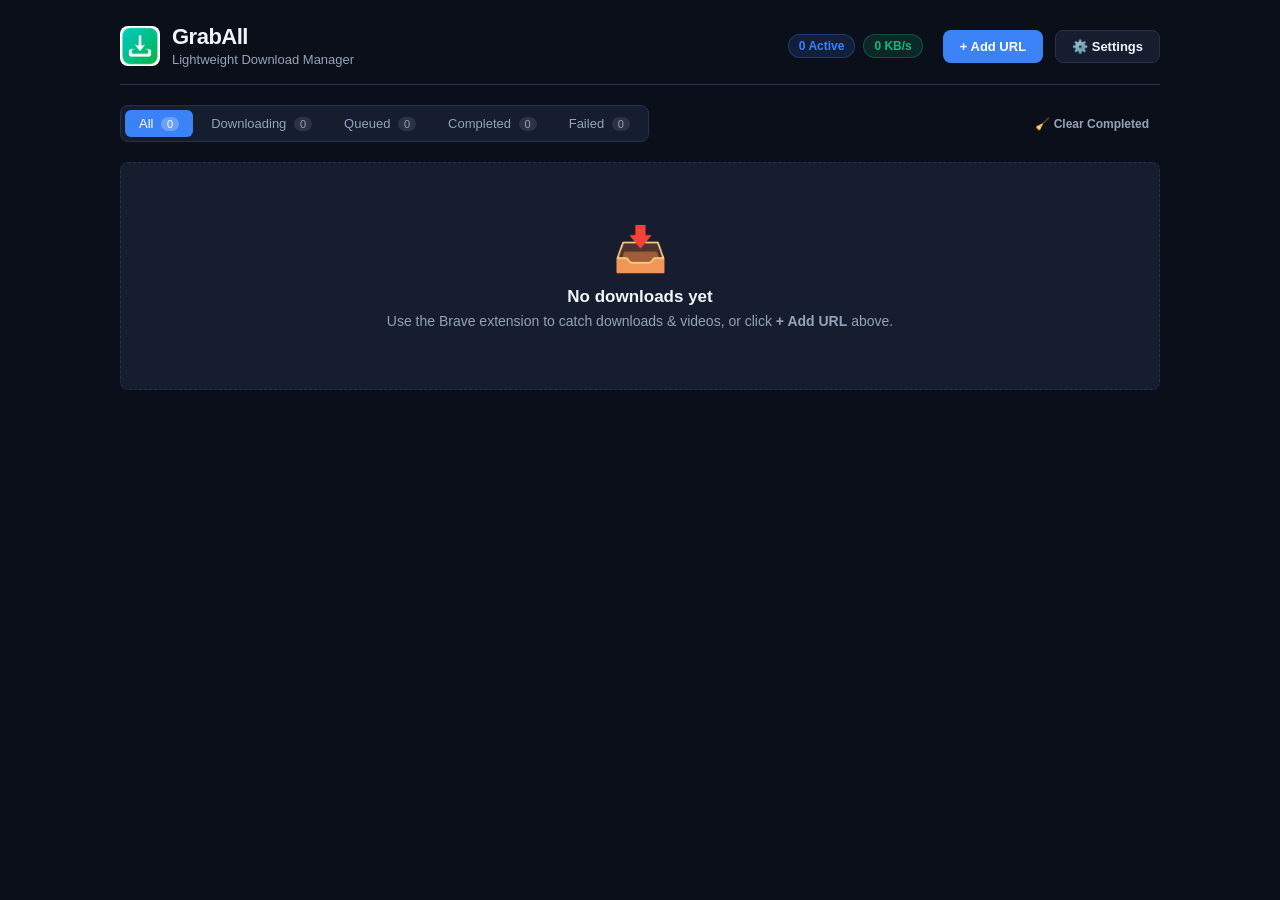
==== daemon/web/index.html @ 4d9cc316 "feat: embed native Windows .ico icon, set default folder to Downloads/grabAll, and fix repeated play" ====
<!DOCTYPE html>
<html lang="en">
<head>
  <meta charset="UTF-8">
  <meta name="viewport" content="width=device-width, initial-scale=1.0">
  <title>GrabAll Download Manager</title>
  <link rel="icon" type="image/x-icon" href="favicon.ico">
  <link rel="icon" type="image/png" sizes="48x48" href="icon.png">
  <link rel="stylesheet" href="style.css">
</head>
<body>
  <div class="app-container">
    <!-- Top Bar -->
    <header class="header">
      <div class="brand">
        <img src="icon.png" class="logo-icon-img" width="40" height="40" style="border-radius: 8px; vertical-align: middle;" alt="GrabAll">
        <div>
          <h1>GrabAll</h1>
          <span class="subtitle">Lightweight Download Manager</span>
        </div>
      </div>
      <div class="header-actions">
        <div class="system-stats">
          <span id="active-count-badge" class="badge badge-active">0 Active</span>
          <span id="speed-badge" class="badge badge-speed">0 KB/s</span>
        </div>
        <button id="btn-add-modal" class="btn btn-primary">+ Add URL</button>
        <button id="btn-settings-modal" class="btn btn-secondary" title="Settings">⚙️ Settings</button>
      </div>
    </header>

    <!-- Controls & Filter Bar -->
    <div class="toolbar">
      <div class="filters">
        <button class="filter-tab active" data-filter="all">All <span id="count-all">0</span></button>
        <button class="filter-tab" data-filter="downloading">Downloading <span id="count-downloading">0</span></button>
        <button class="filter-tab" data-filter="queued">Queued <span id="count-queued">0</span></button>
        <button class="filter-tab" data-filter="completed">Completed <span id="count-completed">0</span></button>
        <button class="filter-tab" data-filter="error">Failed <span id="count-error">0</span></button>
      </div>
      <div class="bulk-actions">
        <button id="btn-clear-completed" class="btn btn-sm btn-ghost">🧹 Clear Completed</button>
      </div>
    </div>

    <!-- Main Queue List -->
    <main class="main-content">
      <div id="queue-empty" class="empty-state">
        <div class="empty-icon">📥</div>
        <h3>No downloads yet</h3>
        <p>Use the Brave extension to catch downloads & videos, or click <strong>+ Add URL</strong> above.</p>
      </div>
      <div id="queue-list" class="queue-list"></div>
    </main>

    <!-- Add Download Modal -->
    <div id="modal-add" class="modal-backdrop hidden">
      <div class="modal">
        <div class="modal-header">
          <h3>Add New Download</h3>
          <button class="modal-close" data-close="modal-add">&times;</button>
        </div>
        <form id="form-add">
          <div class="form-group">
            <label for="input-url">Download or Video URL *</label>
            <input type="url" id="input-url" placeholder="https://example.com/file.zip or video page" required autofocus>
          </div>
          <div class="form-row">
            <div class="form-group">
              <label for="input-engine">Engine</label>
              <select id="input-engine">
                <option value="auto">Auto Detect (Recommended)</option>
                <option value="ytdlp">yt-dlp (YouTube, HLS/m3u8, video streams)</option>
                <option value="direct">Direct HTTP (Files, zip, iso, mp4)</option>
              </select>
            </div>
            <div class="form-group">
              <label for="input-quality">Quality</label>
              <select id="input-quality">
                <optgroup label="Video">
                  <option value="best">🎬 Best Available</option>
                  <option value="2160">📺 4K (2160p)</option>
                  <option value="1080">📺 1080p (Full HD)</option>
                  <option value="720">📺 720p (HD)</option>
                  <option value="480">📺 480p (SD)</option>
                  <option value="360">📺 360p (Low)</option>
                </optgroup>
                <optgroup label="Audio Only">
                  <option value="audio-mp3">🎵 Audio Only (MP3)</option>
                  <option value="audio-m4a">🎵 Audio Only (M4A)</option>
                  <option value="audio-opus">🎵 Audio Only (Opus)</option>
                  <option value="audio-best">🎵 Audio Only (Best)</option>
                </optgroup>
              </select>
            </div>
          </div>
          <div class="form-group">
            <label for="input-filename">Custom Filename (Optional)</label>
            <input type="text" id="input-filename" placeholder="optional-name.mp4">
          </div>
          <div class="form-group" style="flex-direction: row; align-items: center; gap: 8px;">
            <input type="checkbox" id="input-playlist" style="width: 16px; height: 16px; cursor: pointer;">
            <label for="input-playlist" style="cursor: pointer;">📑 Download entire playlist (queues each video into a playlist subfolder)</label>
          </div>
          <div class="modal-actions">
            <button type="button" class="btn btn-secondary" data-close="modal-add">Cancel</button>
            <button type="submit" id="btn-submit-add" class="btn btn-primary">Start Download</button>
          </div>
        </form>
      </div>
    </div>

    <!-- Settings Modal -->
    <div id="modal-settings" class="modal-backdrop hidden">
      <div class="modal">
        <div class="modal-header">
          <h3>Daemon Settings</h3>
          <button class="modal-close" data-close="modal-settings">&times;</button>
        </div>
        <form id="form-settings">
          <div class="form-group">
            <label for="setting-download-dir">Download Directory</label>
            <input type="text" id="setting-download-dir" required>
          </div>
          <div class="form-row">
            <div class="form-group">
              <label for="setting-max-concurrent">Max Concurrent Downloads</label>
              <input type="number" id="setting-max-concurrent" min="1" max="10" value="2" required>
              <small>Keep at 1-2 on low-RAM machines (1GB RAM).</small>
            </div>
            <div class="form-group">
              <label for="setting-default-engine">Default Engine</label>
              <select id="setting-default-engine">
                <option value="auto">Auto</option>
                <option value="ytdlp">yt-dlp</option>
                <option value="direct">Direct</option>
              </select>
            </div>
          </div>
          <div class="form-group">
            <label>yt-dlp Engine Status</label>
            <div class="engine-status-box">
              <span id="ytdlp-status-text">Checking...</span>
              <button type="button" id="btn-install-ytdlp" class="btn btn-sm btn-accent">Install / Update yt-dlp</button>
            </div>
          </div>
          <div class="form-group">
            <label>FFmpeg Status (for 1080p/4K video merge &amp; MP3 audio)</label>
            <div class="engine-status-box">
              <span id="ffmpeg-status-text">Checking...</span>
              <button type="button" id="btn-install-ffmpeg" class="btn btn-sm btn-accent">Install FFmpeg</button>
            </div>
          </div>
          <div class="form-group">
            <label for="setting-token">Daemon Auth Token (for Brave Extension)</label>
            <div class="token-copy-box">
              <input type="text" id="setting-token" readonly>
              <button type="button" id="btn-copy-token" class="btn btn-sm btn-secondary">Copy Token</button>
            </div>
            <small>Paste this token into the GrabAll Brave extension popup to link it.</small>
          </div>
          <div class="modal-actions">
            <button type="button" class="btn btn-secondary" data-close="modal-settings">Close</button>
            <button type="submit" class="btn btn-primary">Save Settings</button>
          </div>
        </form>
      </div>
    </div>

    <!-- Notification Toast -->
    <div id="toast" class="toast hidden"></div>
  </div>

  <script src="app.js"></script>
</body>
</html>
---- daemon/web/style.css ----
:root {
  --bg-main: #0b0f19;
  --bg-card: #151d2f;
  --bg-card-hover: #1b263b;
  --bg-input: #0d1322;
  --border-color: #24324d;
  --text-main: #f1f5f9;
  --text-muted: #94a3b8;
  --primary: #3b82f6;
  --primary-hover: #2563eb;
  --accent: #06b6d4;
  --success: #10b981;
  --warning: #f59e0b;
  --danger: #ef4444;
  --radius: 8px;
}

* {
  box-sizing: border-box;
  margin: 0;
  padding: 0;
  font-family: -apple-system, BlinkMacSystemFont, "Segoe UI", Roboto, Helvetica, Arial, sans-serif;
}

body {
  background-color: var(--bg-main);
  color: var(--text-main);
  min-height: 100vh;
  display: flex;
  flex-direction: column;
}

.app-container {
  max-width: 1080px;
  margin: 0 auto;
  width: 100%;
  padding: 24px 20px;
  display: flex;
  flex-direction: column;
  gap: 20px;
}

/* Header */
.header {
  display: flex;
  justify-content: space-between;
  align-items: center;
  padding-bottom: 16px;
  border-bottom: 1px solid var(--border-color);
}

.brand {
  display: flex;
  align-items: center;
  gap: 12px;
}

.logo-icon {
  font-size: 28px;
  background: linear-gradient(135deg, #3b82f6, #06b6d4);
  width: 44px;
  height: 44px;
  display: flex;
  align-items: center;
  justify-content: center;
  border-radius: var(--radius);
}

.brand h1 {
  font-size: 22px;
  font-weight: 700;
  letter-spacing: -0.5px;
}

.subtitle {
  font-size: 13px;
  color: var(--text-muted);
}

.header-actions {
  display: flex;
  align-items: center;
  gap: 12px;
}

.system-stats {
  display: flex;
  gap: 8px;
  margin-right: 8px;
}

/* Badges */
.badge {
  padding: 4px 10px;
  border-radius: 9999px;
  font-size: 12px;
  font-weight: 600;
}

.badge-active {
  background-color: rgba(59, 130, 246, 0.15);
  color: var(--primary);
  border: 1px solid rgba(59, 130, 246, 0.3);
}

.badge-speed {
  background-color: rgba(16, 185, 129, 0.15);
  color: var(--success);
  border: 1px solid rgba(16, 185, 129, 0.3);
}

/* Buttons */
.btn {
  padding: 8px 16px;
  border-radius: var(--radius);
  font-size: 13px;
  font-weight: 600;
  cursor: pointer;
  border: 1px solid transparent;
  transition: all 0.15s ease;
  display: inline-flex;
  align-items: center;
  gap: 6px;
}

.btn-primary {
  background-color: var(--primary);
  color: #fff;
}
.btn-primary:hover {
  background-color: var(--primary-hover);
}

.btn-secondary {
  background-color: var(--bg-card);
  color: var(--text-main);
  border-color: var(--border-color);
}
.btn-secondary:hover {
  background-color: var(--bg-card-hover);
}

.btn-accent {
  background-color: rgba(6, 182, 212, 0.15);
  color: var(--accent);
  border-color: rgba(6, 182, 212, 0.3);
}
.btn-accent:hover {
  background-color: rgba(6, 182, 212, 0.25);
}

.btn-ghost {
  background: transparent;
  color: var(--text-muted);
}
.btn-ghost:hover {
  color: var(--text-main);
  background: rgba(255, 255, 255, 0.05);
}

.btn-sm {
  padding: 5px 10px;
  font-size: 12px;
}

.btn-icon {
  padding: 6px 8px;
  font-size: 14px;
}

/* Toolbar & Filters */
.toolbar {
  display: flex;
  justify-content: space-between;
  align-items: center;
  flex-wrap: wrap;
  gap: 12px;
}

.filters {
  display: flex;
  gap: 4px;
  background-color: var(--bg-card);
  padding: 4px;
  border-radius: var(--radius);
  border: 1px solid var(--border-color);
}

.filter-tab {
  background: transparent;
  border: none;
  color: var(--text-muted);
  padding: 6px 14px;
  border-radius: 6px;
  font-size: 13px;
  font-weight: 500;
  cursor: pointer;
  transition: all 0.15s;
}

.filter-tab span {
  font-size: 11px;
  background: rgba(255, 255, 255, 0.1);
  padding: 1px 6px;
  border-radius: 10px;
  margin-left: 4px;
}

.filter-tab.active {
  background-color: var(--primary);
  color: #fff;
}
.filter-tab.active span {
  background: rgba(255, 255, 255, 0.25);
}

/* Queue List */
.queue-list {
  display: flex;
  flex-direction: column;
  gap: 12px;
}

.empty-state {
  text-align: center;
  padding: 60px 20px;
  background: var(--bg-card);
  border: 1px dashed var(--border-color);
  border-radius: var(--radius);
}

.empty-icon {
  font-size: 44px;
  margin-bottom: 12px;
}

.empty-state h3 {
  font-size: 17px;
  margin-bottom: 6px;
}

.empty-state p {
  color: var(--text-muted);
  font-size: 14px;
}

/* Download Item Card */
.task-card {
  background-color: var(--bg-card);
  border: 1px solid var(--border-color);
  border-radius: var(--radius);
  padding: 14px 18px;
  display: flex;
  flex-direction: column;
  gap: 10px;
  transition: border-color 0.15s ease;
}

.task-card:hover {
  border-color: #3b5078;
}

.task-header {
  display: flex;
  justify-content: space-between;
  align-items: flex-start;
  gap: 12px;
}

.task-title-group {
  display: flex;
  align-items: center;
  gap: 10px;
  flex: 1;
  min-width: 0;
}

.task-icon {
  font-size: 20px;
  flex-shrink: 0;
}

.task-title-wrap {
  display: flex;
  flex-direction: column;
  min-width: 0;
}

.task-title {
  font-size: 14px;
  font-weight: 600;
  white-space: nowrap;
  overflow: hidden;
  text-overflow: ellipsis;
}

.task-meta {
  display: flex;
  align-items: center;
  gap: 8px;
  font-size: 12px;
  color: var(--text-muted);
  margin-top: 2px;
}

.engine-tag {
  background: rgba(255, 255, 255, 0.08);
  padding: 1px 6px;
  border-radius: 4px;
  font-size: 10px;
  font-weight: 700;
  text-transform: uppercase;
}

.task-status-badge {
  padding: 3px 8px;
  border-radius: 4px;
  font-size: 11px;
  font-weight: 600;
  text-transform: capitalize;
}

.status-downloading {
  background: rgba(59, 130, 246, 0.2);
  color: #60a5fa;
}
.status-completed {
  background: rgba(16, 185, 129, 0.2);
  color: #34d399;
}
.status-paused {
  background: rgba(245, 158, 11, 0.2);
  color: #fbbf24;
}
.status-queued {
  background: rgba(148, 163, 184, 0.2);
  color: #cbd5e1;
}
.status-error {
  background: rgba(239, 68, 68, 0.2);
  color: #f87171;
}
.status-canceled {
  background: rgba(100, 116, 139, 0.2);
  color: #94a3b8;
}

/* Progress Bar */
.progress-container {
  display: flex;
  flex-direction: column;
  gap: 6px;
}

.progress-bar-bg {
  height: 6px;
  background-color: var(--bg-input);
  border-radius: 999px;
  overflow: hidden;
}

.progress-bar-fill {
  height: 100%;
  background: linear-gradient(90deg, #3b82f6, #06b6d4);
  border-radius: 999px;
  transition: width 0.15s linear;
}

.progress-bar-fill.completed {
  background: var(--success);
}

.progress-bar-fill.error {
  background: var(--danger);
}

.progress-bar-fill.paused {
  background: var(--warning);
}

.task-footer {
  display: flex;
  justify-content: space-between;
  align-items: center;
  font-size: 12px;
  color: var(--text-muted);
}

.task-stats {
  display: flex;
  gap: 12px;
}

.task-actions {
  display: flex;
  gap: 6px;
}

.task-error-text {
  font-size: 12px;
  color: var(--danger);
  background: rgba(239, 68, 68, 0.1);
  padding: 6px 10px;
  border-radius: 4px;
}

/* Modals */
.modal-backdrop {
  position: fixed;
  top: 0;
  left: 0;
  right: 0;
  bottom: 0;
  background-color: rgba(0, 0, 0, 0.7);
  display: flex;
  align-items: center;
  justify-content: center;
  z-index: 1000;
  padding: 20px;
}

.modal-backdrop.hidden {
  display: none;
}

.modal {
  background-color: var(--bg-card);
  border: 1px solid var(--border-color);
  border-radius: var(--radius);
  max-width: 540px;
  width: 100%;
  padding: 20px;
  box-shadow: 0 10px 25px rgba(0, 0, 0, 0.5);
}

.modal-header {
  display: flex;
  justify-content: space-between;
  align-items: center;
  margin-bottom: 16px;
}

.modal-close {
  background: transparent;
  border: none;
  color: var(--text-muted);
  font-size: 24px;
  cursor: pointer;
}
.modal-close:hover {
  color: var(--text-main);
}

.form-group {
  margin-bottom: 14px;
  display: flex;
  flex-direction: column;
  gap: 6px;
}

.form-group label {
  font-size: 13px;
  font-weight: 500;
  color: var(--text-main);
}

.form-group small {
  font-size: 11px;
  color: var(--text-muted);
}

.form-group input,
.form-group select {
  background-color: var(--bg-input);
  border: 1px solid var(--border-color);
  color: var(--text-main);
  padding: 8px 12px;
  border-radius: var(--radius);
  font-size: 13px;
  outline: none;
}

.form-group input:focus,
.form-group select:focus {
  border-color: var(--primary);
}

.form-row {
  display: grid;
  grid-template-columns: 1fr 1fr;
  gap: 12px;
}

.token-copy-box,
.engine-status-box {
  display: flex;
  gap: 8px;
  align-items: center;
}

.token-copy-box input {
  flex: 1;
}

.modal-actions {
  display: flex;
  justify-content: flex-end;
  gap: 10px;
  margin-top: 20px;
}

/* Toast */
.toast {
  position: fixed;
  bottom: 24px;
  right: 24px;
  background-color: var(--bg-card);
  border: 1px solid var(--border-color);
  padding: 10px 18px;
  border-radius: var(--radius);
  font-size: 13px;
  box-shadow: 0 4px 12px rgba(0, 0, 0, 0.4);
  z-index: 2000;
  transition: opacity 0.2s;
}

.toast.hidden {
  opacity: 0;
  pointer-events: none;
}
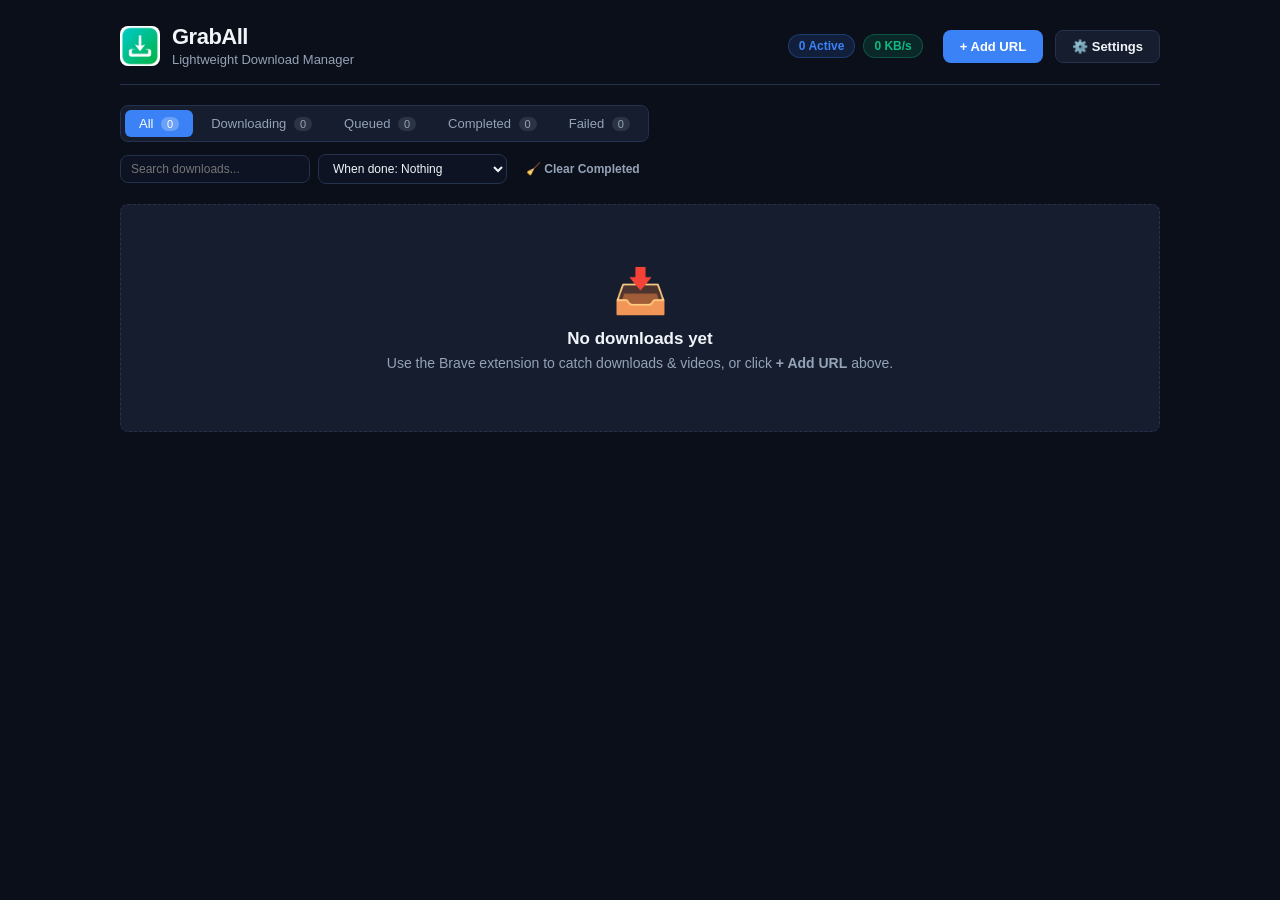
==== commit cc30a29a: "feat: add Win32 dark mode, categories sidebar, search, inline progress bars, segment map popup, and " ====
--- a/daemon/web/index.html
+++ b/daemon/web/index.html
@@ -29,6 +29,19 @@
       </div>
     </header>
 
+    <!-- App Update Banner -->
+    <div id="update-banner" class="update-banner hidden">
+      <div class="update-banner-info">
+        <span>🚀</span>
+        <span id="update-banner-text">A new version of GrabAll PC is available!</span>
+      </div>
+      <div class="update-banner-actions">
+        <button type="button" id="btn-banner-update" class="btn btn-sm btn-primary">Update &amp; Restart</button>
+        <a id="link-banner-release" class="btn btn-sm btn-secondary" href="#" target="_blank" rel="noopener">Release Notes</a>
+        <button type="button" id="btn-banner-dismiss" class="btn btn-sm btn-ghost" title="Dismiss">&times;</button>
+      </div>
+    </div>
+
     <!-- Controls & Filter Bar -->
     <div class="toolbar">
       <div class="filters">
@@ -39,6 +52,14 @@
         <button class="filter-tab" data-filter="error">Failed <span id="count-error">0</span></button>
       </div>
       <div class="bulk-actions">
+        <input type="search" id="search-input" class="search-input" placeholder="Search downloads..." aria-label="Search downloads" />
+        <select id="when-done-select" class="when-done-select" title="One-shot action when all active downloads finish">
+          <option value="none">When done: Nothing</option>
+          <option value="open_file">When done: Open File</option>
+          <option value="open_folder">When done: Open Folder</option>
+          <option value="sleep">When done: Sleep PC</option>
+          <option value="shutdown">When done: Shut Down PC</option>
+        </select>
         <button id="btn-clear-completed" class="btn btn-sm btn-ghost">🧹 Clear Completed</button>
       </div>
     </div>
@@ -94,9 +115,20 @@
               </select>
             </div>
           </div>
-          <div class="form-group">
-            <label for="input-filename">Custom Filename (Optional)</label>
-            <input type="text" id="input-filename" placeholder="optional-name.mp4">
+          <div class="form-row">
+            <div class="form-group">
+              <label for="input-video-codec">Video Encode Format (YouTube)</label>
+              <select id="input-video-codec">
+                <option value="h264" selected>H.264 (AVC) — Best Compatibility</option>
+                <option value="vp9">VP9 — High Quality (1440p / 4K)</option>
+                <option value="av1">AV1 — Smallest File Size</option>
+                <option value="auto">Auto (Best Available)</option>
+              </select>
+            </div>
+            <div class="form-group">
+              <label for="input-filename">Custom Filename (Optional)</label>
+              <input type="text" id="input-filename" placeholder="optional-name.mp4">
+            </div>
           </div>
           <div class="form-group" style="flex-direction: row; align-items: center; gap: 8px;">
             <input type="checkbox" id="input-playlist" style="width: 16px; height: 16px; cursor: pointer;">
@@ -138,6 +170,21 @@
             </div>
           </div>
           <div class="form-group">
+            <label for="setting-speed-limit">Global Speed Limit (KB/s, 0 = Unlimited)</label>
+            <input type="number" id="setting-speed-limit" min="0" step="128" value="0">
+            <small>0 = Unlimited &bull; 1024 = 1 MB/s &bull; 5120 = 5 MB/s</small>
+          </div>
+          <div class="form-group">
+            <label for="setting-video-codec">Default Video Encode Format (YouTube)</label>
+            <select id="setting-video-codec">
+              <option value="h264">H.264 (AVC) — Default, Best Compatibility</option>
+              <option value="vp9">VP9 — High Quality (1440p / 4K)</option>
+              <option value="av1">AV1 — Smallest File Size</option>
+              <option value="auto">Auto (Best Available)</option>
+            </select>
+            <small>Preferred codec when grabbing YouTube videos (falls back automatically if unavailable).</small>
+          </div>
+          <div class="form-group">
             <label>yt-dlp Engine Status</label>
             <div class="engine-status-box">
               <span id="ytdlp-status-text">Checking...</span>
@@ -152,6 +199,18 @@
             </div>
           </div>
           <div class="form-group">
+            <label>GrabAll PC App Updates</label>
+            <div class="engine-status-box">
+              <span id="app-version-text">Checking version...</span>
+              <button type="button" id="btn-check-update" class="btn btn-sm btn-secondary">Check for Updates</button>
+              <button type="button" id="btn-apply-update" class="btn btn-sm btn-primary hidden">Update &amp; Restart</button>
+            </div>
+            <div style="display:flex; align-items:center; gap:8px; margin-top:6px;">
+              <input type="checkbox" id="setting-auto-update" style="width:15px; height:15px; cursor:pointer;" checked>
+              <label for="setting-auto-update" style="font-size:12px; color:var(--text-muted); cursor:pointer;">Automatically check for GrabAll updates on startup</label>
+            </div>
+          </div>
+          <div class="form-group">
             <label for="setting-token">Daemon Auth Token (for Brave Extension)</label>
             <div class="token-copy-box">
               <input type="text" id="setting-token" readonly>
--- a/daemon/web/style.css
+++ b/daemon/web/style.css
@@ -214,6 +214,33 @@
   background: rgba(255, 255, 255, 0.25);
 }
 
+.bulk-actions {
+  display: flex;
+  align-items: center;
+  gap: 8px;
+  flex-wrap: wrap;
+}
+
+.search-input,
+.when-done-select {
+  background-color: var(--bg-input);
+  border: 1px solid var(--border-color);
+  color: var(--text-main);
+  padding: 6px 10px;
+  border-radius: var(--radius);
+  font-size: 12px;
+  outline: none;
+}
+
+.search-input {
+  min-width: 190px;
+}
+
+.search-input:focus,
+.when-done-select:focus {
+  border-color: var(--primary);
+}
+
 /* Queue List */
 .queue-list {
   display: flex;
@@ -528,3 +555,59 @@
   opacity: 0;
   pointer-events: none;
 }
+
+/* Update Banner */
+.update-banner {
+  display: flex;
+  justify-content: space-between;
+  align-items: center;
+  gap: 12px;
+  padding: 10px 14px;
+  margin-bottom: 14px;
+  background-color: rgba(59, 130, 246, 0.14);
+  border: 1px solid rgba(59, 130, 246, 0.45);
+  border-radius: var(--radius);
+  font-size: 13px;
+}
+
+.update-banner.hidden {
+  display: none;
+}
+
+.update-banner-info {
+  display: flex;
+  align-items: center;
+  gap: 8px;
+}
+
+.update-banner-actions {
+  display: flex;
+  align-items: center;
+  gap: 8px;
+}
+
+.update-banner-actions a {
+  text-decoration: none;
+}
+
+/* Segment Map Progress Strip */
+.segment-map-bar {
+  position: relative;
+  height: 7px;
+  margin-top: 6px;
+  background-color: var(--bg-input);
+  border: 1px solid var(--border-color);
+  border-radius: 4px;
+  overflow: hidden;
+}
+
+.segment-map-fill {
+  position: absolute;
+  top: 0;
+  bottom: 0;
+  background-color: var(--success, #10b981);
+}
+
+.segment-map-fill.active {
+  background-color: var(--primary);
+}
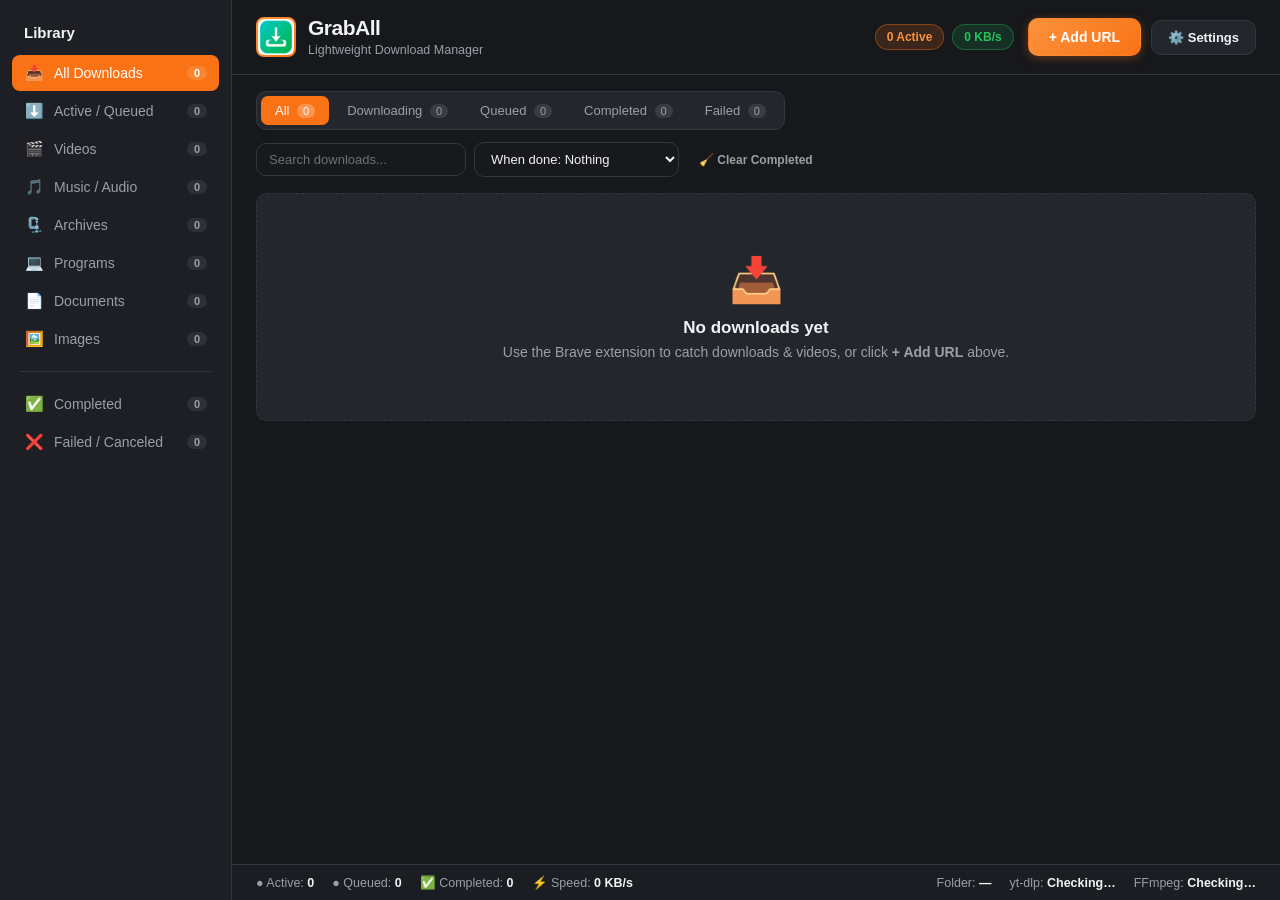
==== commit 2d804be8: "Redesign web dashboard to modern dark theme (mockup 01) - Dark charcoal theme with orange GrabAll ac" ====
--- a/daemon/web/index.html
+++ b/daemon/web/index.html
@@ -10,6 +10,27 @@
 </head>
 <body>
   <div class="app-container">
+    <!-- Sidebar -->
+    <aside class="sidebar">
+      <div class="sidebar-title">Library</div>
+      <nav class="side-nav">
+        <button type="button" class="side-item active" data-status="all" data-category="all"><span class="side-icon">📥</span><span class="side-label">All Downloads</span><span class="side-count" id="count-side-all">0</span></button>
+        <button type="button" class="side-item" data-status="active" data-category="all"><span class="side-icon">⬇️</span><span class="side-label">Active / Queued</span><span class="side-count" id="count-side-active">0</span></button>
+        <button type="button" class="side-item" data-status="all" data-category="video"><span class="side-icon">🎬</span><span class="side-label">Videos</span><span class="side-count" id="count-side-videos">0</span></button>
+        <button type="button" class="side-item" data-status="all" data-category="audio"><span class="side-icon">🎵</span><span class="side-label">Music / Audio</span><span class="side-count" id="count-side-audio">0</span></button>
+        <button type="button" class="side-item" data-status="all" data-category="archive"><span class="side-icon">🗜️</span><span class="side-label">Archives</span><span class="side-count" id="count-side-archives">0</span></button>
+        <button type="button" class="side-item" data-status="all" data-category="program"><span class="side-icon">💻</span><span class="side-label">Programs</span><span class="side-count" id="count-side-programs">0</span></button>
+        <button type="button" class="side-item" data-status="all" data-category="document"><span class="side-icon">📄</span><span class="side-label">Documents</span><span class="side-count" id="count-side-documents">0</span></button>
+        <button type="button" class="side-item" data-status="all" data-category="image"><span class="side-icon">🖼️</span><span class="side-label">Images</span><span class="side-count" id="count-side-images">0</span></button>
+      </nav>
+      <div class="side-divider"></div>
+      <nav class="side-nav">
+        <button type="button" class="side-item" data-status="completed" data-category="all"><span class="side-icon">✅</span><span class="side-label">Completed</span><span class="side-count" id="count-side-completed">0</span></button>
+        <button type="button" class="side-item" data-status="error" data-category="all"><span class="side-icon">❌</span><span class="side-label">Failed / Canceled</span><span class="side-count" id="count-side-failed">0</span></button>
+      </nav>
+    </aside>
+
+    <div class="main-pane">
     <!-- Top Bar -->
     <header class="header">
       <div class="brand">
@@ -71,8 +92,30 @@
         <h3>No downloads yet</h3>
         <p>Use the Brave extension to catch downloads & videos, or click <strong>+ Add URL</strong> above.</p>
       </div>
+      <div id="queue-header" class="queue-header" style="display: none;">
+        <span>File / Video Title</span>
+        <span>Size</span>
+        <span>Progress / Status</span>
+        <span class="qh-speed">Transfer Rate</span>
+        <span class="qh-eta">Time Left</span>
+        <span class="qh-quality">Quality</span>
+        <span></span>
+      </div>
       <div id="queue-list" class="queue-list"></div>
     </main>
+
+    <!-- Status Bar -->
+    <footer class="statusbar">
+      <span>● Active: <strong id="sb-active">0</strong></span>
+      <span>● Queued: <strong id="sb-queued">0</strong></span>
+      <span>✅ Completed: <strong id="sb-completed">0</strong></span>
+      <span>⚡ Speed: <strong id="sb-speed">0 KB/s</strong></span>
+      <span class="statusbar-spacer"></span>
+      <span>Folder: <strong id="sb-folder">—</strong></span>
+      <span>yt-dlp: <strong id="sb-ytdlp">Checking…</strong></span>
+      <span>FFmpeg: <strong id="sb-ffmpeg">Checking…</strong></span>
+    </footer>
+    </div>
 
     <!-- Add Download Modal -->
     <div id="modal-add" class="modal-backdrop hidden">
@@ -84,7 +127,11 @@
         <form id="form-add">
           <div class="form-group">
             <label for="input-url">Download or Video URL *</label>
-            <input type="url" id="input-url" placeholder="https://example.com/file.zip or video page" required autofocus>
+            <div class="token-copy-box">
+              <input type="url" id="input-url" placeholder="https://example.com/file.zip or video page" required autofocus>
+              <button type="button" id="btn-preview-url" class="btn btn-secondary">🔍 Preview Size</button>
+            </div>
+            <div id="add-preview-box" class="media-preview-box hidden"></div>
           </div>
           <div class="form-row">
             <div class="form-group">
@@ -134,6 +181,17 @@
             <input type="checkbox" id="input-playlist" style="width: 16px; height: 16px; cursor: pointer;">
             <label for="input-playlist" style="cursor: pointer;">📑 Download entire playlist (queues each video into a playlist subfolder)</label>
           </div>
+          <div class="form-row">
+            <div class="form-group" style="flex-direction: row; align-items: center; gap: 8px;">
+              <input type="checkbox" id="input-embed-subs" style="width: 16px; height: 16px; cursor: pointer;">
+              <label for="input-embed-subs" style="cursor: pointer;">💬 Embed Subtitles</label>
+              <input type="text" id="input-sub-langs" value="en" placeholder="en,es" title="Subtitle language codes (e.g. en, en,es, all)" style="width: 82px; padding: 4px 8px; font-size: 12px;">
+            </div>
+            <div class="form-group" style="flex-direction: row; align-items: center; gap: 8px;">
+              <input type="checkbox" id="input-embed-chapters" style="width: 16px; height: 16px; cursor: pointer;">
+              <label for="input-embed-chapters" style="cursor: pointer;">🏷️ Embed Chapters</label>
+            </div>
+          </div>
           <div class="modal-actions">
             <button type="button" class="btn btn-secondary" data-close="modal-add">Cancel</button>
             <button type="submit" id="btn-submit-add" class="btn btn-primary">Start Download</button>
--- a/daemon/web/style.css
+++ b/daemon/web/style.css
@@ -1,18 +1,27 @@
+/* GrabAll Download Manager — modern dark theme (orange accent) */
+
 :root {
-  --bg-main: #0b0f19;
-  --bg-card: #151d2f;
-  --bg-card-hover: #1b263b;
-  --bg-input: #0d1322;
-  --border-color: #24324d;
-  --text-main: #f1f5f9;
-  --text-muted: #94a3b8;
-  --primary: #3b82f6;
-  --primary-hover: #2563eb;
-  --accent: #06b6d4;
-  --success: #10b981;
+  --bg-main: #16181c;
+  --bg-sidebar: #1d1f24;
+  --bg-card: #23262c;
+  --bg-card-hover: #2a2e35;
+  --bg-input: #17191d;
+  --border-color: #33373e;
+  --border-strong: #3d424b;
+  --text-main: #f2f3f5;
+  --text-muted: #9aa0a8;
+  --text-faint: #6b7178;
+  --primary: #f97316;
+  --primary-hover: #ea580c;
+  --primary-gradient: linear-gradient(135deg, #fb923c, #f97316);
+  --primary-soft: rgba(249, 115, 22, 0.16);
+  --primary-border: rgba(249, 115, 22, 0.4);
+  --accent: #fb923c;
+  --success: #22c55e;
+  --success-dark: #16a34a;
   --warning: #f59e0b;
   --danger: #ef4444;
-  --radius: 8px;
+  --radius: 10px;
 }
 
 * {
@@ -22,96 +31,216 @@
   font-family: -apple-system, BlinkMacSystemFont, "Segoe UI", Roboto, Helvetica, Arial, sans-serif;
 }
 
+html,
+body {
+  height: 100%;
+}
+
 body {
   background-color: var(--bg-main);
   color: var(--text-main);
-  min-height: 100vh;
+  overflow: hidden;
+}
+
+::-webkit-scrollbar {
+  width: 10px;
+  height: 10px;
+}
+::-webkit-scrollbar-track {
+  background: transparent;
+}
+::-webkit-scrollbar-thumb {
+  background: #3a3f47;
+  border-radius: 6px;
+  border: 2px solid var(--bg-main);
+}
+::-webkit-scrollbar-thumb:hover {
+  background: #4a505a;
+}
+
+/* ===== App shell: sidebar + main pane ===== */
+.app-container {
+  display: flex;
+  flex-direction: row;
+  height: 100vh;
+  width: 100%;
+  max-width: none;
+  margin: 0;
+  padding: 0;
+  gap: 0;
+}
+
+.main-pane {
+  flex: 1;
+  min-width: 0;
   display: flex;
   flex-direction: column;
-}
-
-.app-container {
-  max-width: 1080px;
-  margin: 0 auto;
+  height: 100vh;
+}
+
+/* ===== Sidebar ===== */
+.sidebar {
+  width: 232px;
+  flex-shrink: 0;
+  background-color: var(--bg-sidebar);
+  border-right: 1px solid var(--border-color);
+  padding: 20px 12px;
+  display: flex;
+  flex-direction: column;
+  gap: 2px;
+  overflow-y: auto;
+}
+
+.sidebar-title {
+  font-size: 15px;
+  font-weight: 600;
+  color: var(--text-main);
+  padding: 4px 12px 12px;
+}
+
+.side-nav {
+  display: flex;
+  flex-direction: column;
+  gap: 2px;
+}
+
+.side-item {
+  display: flex;
+  align-items: center;
+  gap: 10px;
   width: 100%;
-  padding: 24px 20px;
-  display: flex;
-  flex-direction: column;
-  gap: 20px;
-}
-
-/* Header */
+  padding: 9px 12px;
+  background: transparent;
+  border: none;
+  border-radius: 8px;
+  color: var(--text-muted);
+  font-size: 14px;
+  font-weight: 500;
+  cursor: pointer;
+  text-align: left;
+  transition: background-color 0.15s ease, color 0.15s ease;
+}
+
+.side-item:hover {
+  background-color: var(--bg-card-hover);
+  color: var(--text-main);
+}
+
+.side-item.active {
+  background-color: var(--primary);
+  color: #fff;
+}
+
+.side-icon {
+  font-size: 15px;
+  flex-shrink: 0;
+  width: 20px;
+  text-align: center;
+}
+
+.side-label {
+  flex: 1;
+  min-width: 0;
+  white-space: nowrap;
+  overflow: hidden;
+  text-overflow: ellipsis;
+}
+
+.side-count {
+  font-size: 11px;
+  font-weight: 700;
+  background: rgba(255, 255, 255, 0.12);
+  color: inherit;
+  padding: 1px 7px;
+  border-radius: 10px;
+  flex-shrink: 0;
+}
+
+.side-item:not(.active) .side-count {
+  background: rgba(255, 255, 255, 0.08);
+  color: var(--text-muted);
+}
+
+.side-divider {
+  border-top: 1px solid var(--border-color);
+  margin: 12px 8px;
+}
+
+/* ===== Header ===== */
 .header {
   display: flex;
   justify-content: space-between;
   align-items: center;
-  padding-bottom: 16px;
+  gap: 16px;
+  padding: 16px 24px;
   border-bottom: 1px solid var(--border-color);
+  flex-shrink: 0;
 }
 
 .brand {
   display: flex;
   align-items: center;
   gap: 12px;
-}
-
-.logo-icon {
-  font-size: 28px;
-  background: linear-gradient(135deg, #3b82f6, #06b6d4);
-  width: 44px;
-  height: 44px;
-  display: flex;
-  align-items: center;
-  justify-content: center;
-  border-radius: var(--radius);
+  min-width: 0;
+}
+
+.logo-icon-img {
+  border-radius: 10px;
+  background: var(--primary-gradient);
+  padding: 2px;
+  flex-shrink: 0;
 }
 
 .brand h1 {
-  font-size: 22px;
+  font-size: 21px;
   font-weight: 700;
   letter-spacing: -0.5px;
+  white-space: nowrap;
 }
 
 .subtitle {
-  font-size: 13px;
-  color: var(--text-muted);
+  font-size: 12.5px;
+  color: var(--text-muted);
+  white-space: nowrap;
 }
 
 .header-actions {
   display: flex;
   align-items: center;
-  gap: 12px;
+  gap: 10px;
+  flex-shrink: 0;
 }
 
 .system-stats {
   display: flex;
   gap: 8px;
-  margin-right: 8px;
+  margin-right: 4px;
 }
 
 /* Badges */
 .badge {
-  padding: 4px 10px;
+  padding: 5px 11px;
   border-radius: 9999px;
   font-size: 12px;
   font-weight: 600;
+  white-space: nowrap;
 }
 
 .badge-active {
-  background-color: rgba(59, 130, 246, 0.15);
-  color: var(--primary);
-  border: 1px solid rgba(59, 130, 246, 0.3);
+  background-color: var(--primary-soft);
+  color: var(--accent);
+  border: 1px solid var(--primary-border);
 }
 
 .badge-speed {
-  background-color: rgba(16, 185, 129, 0.15);
+  background-color: rgba(34, 197, 94, 0.14);
   color: var(--success);
-  border: 1px solid rgba(16, 185, 129, 0.3);
+  border: 1px solid rgba(34, 197, 94, 0.35);
 }
 
 /* Buttons */
 .btn {
-  padding: 8px 16px;
+  padding: 9px 16px;
   border-radius: var(--radius);
   font-size: 13px;
   font-weight: 600;
@@ -120,15 +249,18 @@
   transition: all 0.15s ease;
   display: inline-flex;
   align-items: center;
+  justify-content: center;
   gap: 6px;
+  white-space: nowrap;
 }
 
 .btn-primary {
-  background-color: var(--primary);
+  background: var(--primary-gradient);
   color: #fff;
+  box-shadow: 0 2px 10px rgba(249, 115, 22, 0.35);
 }
 .btn-primary:hover {
-  background-color: var(--primary-hover);
+  background: var(--primary-hover);
 }
 
 .btn-secondary {
@@ -138,15 +270,16 @@
 }
 .btn-secondary:hover {
   background-color: var(--bg-card-hover);
+  border-color: var(--border-strong);
 }
 
 .btn-accent {
-  background-color: rgba(6, 182, 212, 0.15);
+  background-color: var(--primary-soft);
   color: var(--accent);
-  border-color: rgba(6, 182, 212, 0.3);
+  border-color: var(--primary-border);
 }
 .btn-accent:hover {
-  background-color: rgba(6, 182, 212, 0.25);
+  background-color: rgba(249, 115, 22, 0.26);
 }
 
 .btn-ghost {
@@ -155,11 +288,11 @@
 }
 .btn-ghost:hover {
   color: var(--text-main);
-  background: rgba(255, 255, 255, 0.05);
+  background: rgba(255, 255, 255, 0.06);
 }
 
 .btn-sm {
-  padding: 5px 10px;
+  padding: 6px 11px;
   font-size: 12px;
 }
 
@@ -168,6 +301,11 @@
   font-size: 14px;
 }
 
+#btn-add-modal {
+  padding: 10px 20px;
+  font-size: 14px;
+}
+
 /* Toolbar & Filters */
 .toolbar {
   display: flex;
@@ -175,6 +313,8 @@
   align-items: center;
   flex-wrap: wrap;
   gap: 12px;
+  padding: 16px 24px 0;
+  flex-shrink: 0;
 }
 
 .filters {
@@ -190,12 +330,13 @@
   background: transparent;
   border: none;
   color: var(--text-muted);
-  padding: 6px 14px;
-  border-radius: 6px;
+  padding: 7px 14px;
+  border-radius: 7px;
   font-size: 13px;
   font-weight: 500;
   cursor: pointer;
   transition: all 0.15s;
+  white-space: nowrap;
 }
 
 .filter-tab span {
@@ -206,6 +347,10 @@
   margin-left: 4px;
 }
 
+.filter-tab:hover {
+  color: var(--text-main);
+}
+
 .filter-tab.active {
   background-color: var(--primary);
   color: #fff;
@@ -226,19 +371,46 @@
   background-color: var(--bg-input);
   border: 1px solid var(--border-color);
   color: var(--text-main);
-  padding: 6px 10px;
+  padding: 8px 12px;
   border-radius: var(--radius);
-  font-size: 12px;
+  font-size: 13px;
   outline: none;
 }
 
 .search-input {
-  min-width: 190px;
+  min-width: 210px;
+}
+
+.search-input::placeholder {
+  color: var(--text-faint);
 }
 
 .search-input:focus,
 .when-done-select:focus {
   border-color: var(--primary);
+}
+
+/* Main content */
+.main-content {
+  flex: 1;
+  min-height: 0;
+  overflow-y: auto;
+  padding: 16px 24px 24px;
+  display: flex;
+  flex-direction: column;
+}
+
+/* Queue column header (mirrors the task-card grid) */
+.queue-header {
+  display: grid;
+  grid-template-columns: minmax(220px, 1.5fr) 92px minmax(190px, 1.25fr) 108px 88px 96px minmax(150px, 220px);
+  gap: 16px;
+  align-items: center;
+  padding: 0 18px 10px;
+  font-size: 12.5px;
+  font-weight: 600;
+  color: var(--text-muted);
+  flex-shrink: 0;
 }
 
 /* Queue List */
@@ -271,27 +443,28 @@
   font-size: 14px;
 }
 
-/* Download Item Card */
+/* Download Item Card — table-like row */
 .task-card {
   background-color: var(--bg-card);
   border: 1px solid var(--border-color);
-  border-radius: var(--radius);
+  border-radius: 12px;
   padding: 14px 18px;
-  display: flex;
-  flex-direction: column;
-  gap: 10px;
+  display: grid;
+  grid-template-columns: minmax(220px, 1.5fr) 92px minmax(190px, 1.25fr) 108px 88px 96px minmax(150px, 220px);
+  gap: 16px;
+  align-items: center;
   transition: border-color 0.15s ease;
 }
 
 .task-card:hover {
-  border-color: #3b5078;
+  border-color: var(--border-strong);
 }
 
 .task-header {
   display: flex;
-  justify-content: space-between;
-  align-items: flex-start;
+  align-items: center;
   gap: 12px;
+  min-width: 0;
 }
 
 .task-title-group {
@@ -305,6 +478,13 @@
 .task-icon {
   font-size: 20px;
   flex-shrink: 0;
+  width: 36px;
+  height: 36px;
+  display: flex;
+  align-items: center;
+  justify-content: center;
+  background: var(--primary-soft);
+  border-radius: 9px;
 }
 
 .task-title-wrap {
@@ -328,6 +508,13 @@
   font-size: 12px;
   color: var(--text-muted);
   margin-top: 2px;
+  min-width: 0;
+}
+
+.task-meta .task-url {
+  overflow: hidden;
+  text-overflow: ellipsis;
+  white-space: nowrap;
 }
 
 .engine-tag {
@@ -337,23 +524,55 @@
   font-size: 10px;
   font-weight: 700;
   text-transform: uppercase;
-}
-
+  white-space: nowrap;
+}
+
+/* Size / speed / ETA / quality columns */
+.stat-size {
+  font-size: 13.5px;
+  font-weight: 600;
+  color: var(--text-main);
+  white-space: nowrap;
+}
+
+.stat-speed,
+.stat-eta {
+  font-size: 13px;
+  color: var(--text-muted);
+  white-space: nowrap;
+}
+
+.stat-quality {
+  font-size: 12px;
+  font-weight: 600;
+  color: var(--text-main);
+  background: rgba(255, 255, 255, 0.08);
+  padding: 4px 9px;
+  border-radius: 7px;
+  white-space: nowrap;
+  justify-self: start;
+}
+
+/* Status pill + progress column */
 .task-status-badge {
-  padding: 3px 8px;
-  border-radius: 4px;
-  font-size: 11px;
-  font-weight: 600;
+  padding: 4px 11px;
+  border-radius: 9999px;
+  font-size: 11.5px;
+  font-weight: 700;
   text-transform: capitalize;
+  white-space: nowrap;
 }
 
 .status-downloading {
-  background: rgba(59, 130, 246, 0.2);
-  color: #60a5fa;
+  background: var(--primary-soft);
+  color: var(--accent);
 }
 .status-completed {
-  background: rgba(16, 185, 129, 0.2);
-  color: #34d399;
+  background: var(--success);
+  color: #fff;
+}
+.status-completed::before {
+  content: "✓ ";
 }
 .status-paused {
   background: rgba(245, 158, 11, 0.2);
@@ -376,11 +595,25 @@
 .progress-container {
   display: flex;
   flex-direction: column;
-  gap: 6px;
+  gap: 7px;
+  min-width: 0;
+}
+
+.progress-head {
+  display: flex;
+  justify-content: space-between;
+  align-items: center;
+  gap: 8px;
+}
+
+.stat-progress {
+  font-size: 12px;
+  color: var(--text-muted);
+  white-space: nowrap;
 }
 
 .progress-bar-bg {
-  height: 6px;
+  height: 7px;
   background-color: var(--bg-input);
   border-radius: 999px;
   overflow: hidden;
@@ -388,7 +621,7 @@
 
 .progress-bar-fill {
   height: 100%;
-  background: linear-gradient(90deg, #3b82f6, #06b6d4);
+  background: var(--primary-gradient);
   border-radius: 999px;
   transition: width 0.15s linear;
 }
@@ -405,30 +638,34 @@
   background: var(--warning);
 }
 
+.stat-downloaded {
+  font-size: 11.5px;
+  color: var(--text-faint);
+  white-space: nowrap;
+}
+
 .task-footer {
-  display: flex;
-  justify-content: space-between;
-  align-items: center;
-  font-size: 12px;
-  color: var(--text-muted);
+  display: contents;
 }
 
 .task-stats {
-  display: flex;
-  gap: 12px;
+  display: contents;
 }
 
 .task-actions {
   display: flex;
+  flex-wrap: wrap;
   gap: 6px;
+  justify-content: flex-end;
 }
 
 .task-error-text {
+  grid-column: 1 / -1;
   font-size: 12px;
   color: var(--danger);
   background: rgba(239, 68, 68, 0.1);
   padding: 6px 10px;
-  border-radius: 4px;
+  border-radius: 6px;
 }
 
 /* Modals */
@@ -438,7 +675,7 @@
   left: 0;
   right: 0;
   bottom: 0;
-  background-color: rgba(0, 0, 0, 0.7);
+  background-color: rgba(0, 0, 0, 0.72);
   display: flex;
   align-items: center;
   justify-content: center;
@@ -453,11 +690,13 @@
 .modal {
   background-color: var(--bg-card);
   border: 1px solid var(--border-color);
-  border-radius: var(--radius);
+  border-radius: 12px;
   max-width: 540px;
   width: 100%;
   padding: 20px;
-  box-shadow: 0 10px 25px rgba(0, 0, 0, 0.5);
+  box-shadow: 0 12px 32px rgba(0, 0, 0, 0.55);
+  max-height: calc(100vh - 40px);
+  overflow-y: auto;
 }
 
 .modal-header {
@@ -563,11 +802,12 @@
   align-items: center;
   gap: 12px;
   padding: 10px 14px;
-  margin-bottom: 14px;
-  background-color: rgba(59, 130, 246, 0.14);
-  border: 1px solid rgba(59, 130, 246, 0.45);
+  margin: 14px 24px 0;
+  background-color: var(--primary-soft);
+  border: 1px solid var(--primary-border);
   border-radius: var(--radius);
   font-size: 13px;
+  flex-shrink: 0;
 }
 
 .update-banner.hidden {
@@ -588,6 +828,37 @@
 
 .update-banner-actions a {
   text-decoration: none;
+}
+
+/* Status bar */
+.statusbar {
+  flex-shrink: 0;
+  display: flex;
+  align-items: center;
+  gap: 18px;
+  flex-wrap: wrap;
+  padding: 10px 24px;
+  border-top: 1px solid var(--border-color);
+  background-color: #1a1d21;
+  font-size: 12.5px;
+  color: var(--text-muted);
+}
+
+.statusbar strong {
+  color: var(--text-main);
+  font-weight: 600;
+}
+
+.statusbar .sb-ok {
+  color: var(--success);
+}
+
+.statusbar .sb-warn {
+  color: var(--warning);
+}
+
+.statusbar-spacer {
+  flex: 1;
 }
 
 /* Segment Map Progress Strip */
@@ -605,9 +876,129 @@
   position: absolute;
   top: 0;
   bottom: 0;
-  background-color: var(--success, #10b981);
+  background-color: var(--success, #22c55e);
 }
 
 .segment-map-fill.active {
   background-color: var(--primary);
 }
+
+/* Media Quality & Size Preview Card */
+.media-preview-box {
+  margin-top: 8px;
+  padding: 10px 12px;
+  background-color: var(--bg-input);
+  border: 1px solid var(--border-color);
+  border-radius: var(--radius);
+  display: flex;
+  flex-direction: column;
+  gap: 8px;
+  font-size: 12px;
+}
+
+.media-preview-box.hidden {
+  display: none;
+}
+
+.preview-title {
+  font-weight: 600;
+  color: var(--text-main);
+  line-height: 1.35;
+}
+
+.preview-meta {
+  color: var(--text-muted);
+  font-size: 11px;
+}
+
+.preview-pills {
+  display: flex;
+  flex-wrap: wrap;
+  gap: 6px;
+}
+
+.preview-pill {
+  background-color: var(--bg-card);
+  border: 1px solid var(--border-color);
+  color: var(--text-main);
+  padding: 4px 8px;
+  border-radius: 6px;
+  font-size: 11px;
+  cursor: pointer;
+  transition: all 0.15s ease;
+}
+
+.preview-pill:hover,
+.preview-pill.active {
+  border-color: var(--primary);
+  background-color: var(--primary-soft);
+}
+
+/* ===== Responsive ===== */
+@media (max-width: 1180px) {
+  .queue-header,
+  .task-card {
+    grid-template-columns: minmax(200px, 1.4fr) 88px minmax(170px, 1.2fr) minmax(150px, 220px);
+  }
+  .qh-speed,
+  .qh-eta,
+  .qh-quality,
+  .stat-speed,
+  .stat-eta,
+  .stat-quality {
+    display: none;
+  }
+}
+
+@media (max-width: 860px) {
+  body {
+    overflow: auto;
+  }
+  .app-container {
+    flex-direction: column;
+    height: auto;
+    min-height: 100vh;
+  }
+  .main-pane {
+    height: auto;
+  }
+  .sidebar {
+    width: 100%;
+    flex-direction: row;
+    align-items: center;
+    overflow-x: auto;
+    padding: 10px 12px;
+    border-right: none;
+    border-bottom: 1px solid var(--border-color);
+    gap: 4px;
+  }
+  .sidebar-title,
+  .side-divider {
+    display: none;
+  }
+  .side-nav {
+    flex-direction: row;
+  }
+  .side-item {
+    width: auto;
+    white-space: nowrap;
+  }
+  .header {
+    flex-wrap: wrap;
+  }
+  .queue-header {
+    display: none !important;
+  }
+  .task-card {
+    display: flex;
+    flex-direction: column;
+    align-items: stretch;
+    gap: 10px;
+  }
+  .task-actions {
+    justify-content: flex-start;
+  }
+  .statusbar {
+    gap: 10px;
+  }
+}
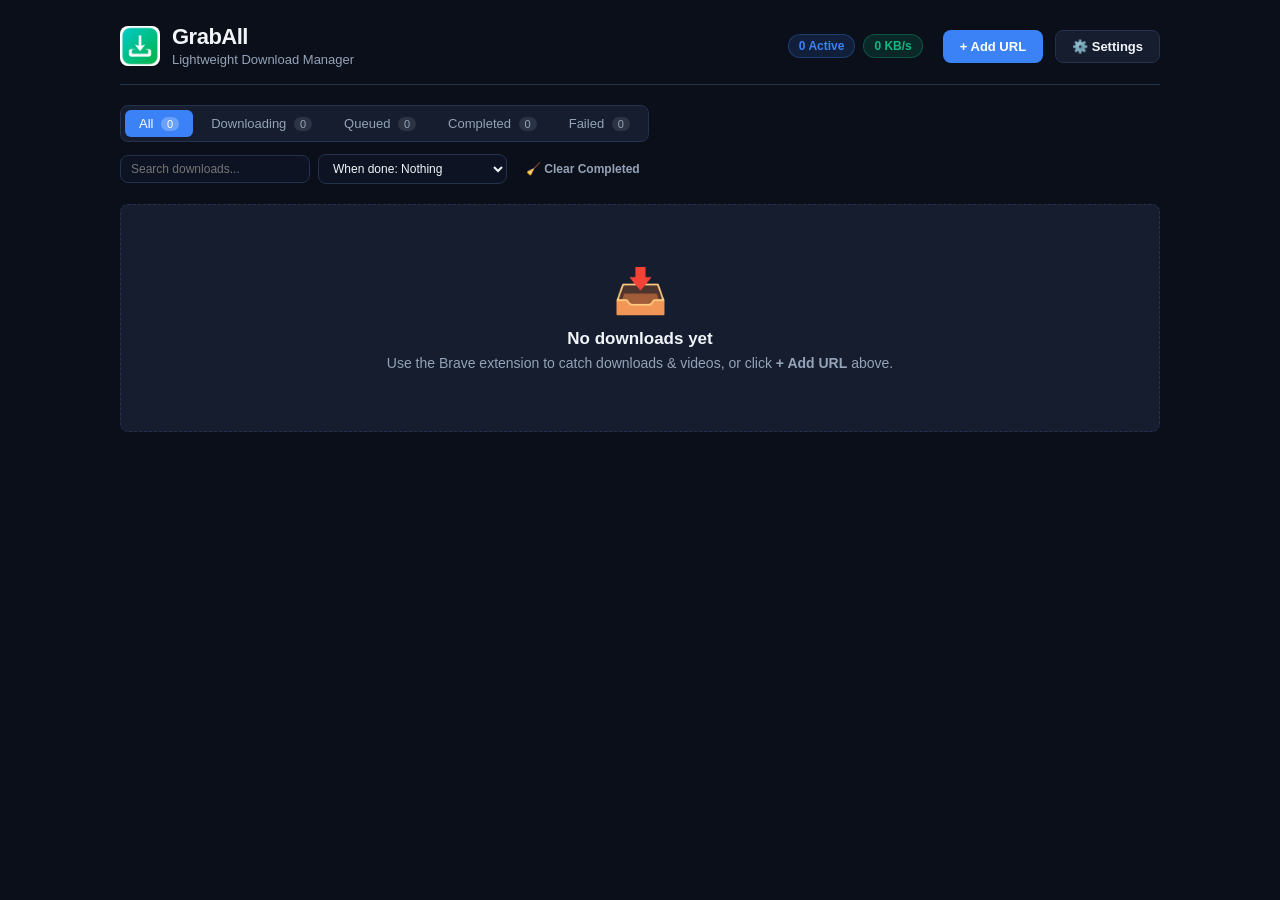
==== commit 423da460: "Release v2.5.0: yt-dlp auto/manual updater, YouTube cookie persistence & dark icon Win32 UI" ====
--- a/daemon/web/index.html
+++ b/daemon/web/index.html
@@ -10,27 +10,6 @@
 </head>
 <body>
   <div class="app-container">
-    <!-- Sidebar -->
-    <aside class="sidebar">
-      <div class="sidebar-title">Library</div>
-      <nav class="side-nav">
-        <button type="button" class="side-item active" data-status="all" data-category="all"><span class="side-icon">📥</span><span class="side-label">All Downloads</span><span class="side-count" id="count-side-all">0</span></button>
-        <button type="button" class="side-item" data-status="active" data-category="all"><span class="side-icon">⬇️</span><span class="side-label">Active / Queued</span><span class="side-count" id="count-side-active">0</span></button>
-        <button type="button" class="side-item" data-status="all" data-category="video"><span class="side-icon">🎬</span><span class="side-label">Videos</span><span class="side-count" id="count-side-videos">0</span></button>
-        <button type="button" class="side-item" data-status="all" data-category="audio"><span class="side-icon">🎵</span><span class="side-label">Music / Audio</span><span class="side-count" id="count-side-audio">0</span></button>
-        <button type="button" class="side-item" data-status="all" data-category="archive"><span class="side-icon">🗜️</span><span class="side-label">Archives</span><span class="side-count" id="count-side-archives">0</span></button>
-        <button type="button" class="side-item" data-status="all" data-category="program"><span class="side-icon">💻</span><span class="side-label">Programs</span><span class="side-count" id="count-side-programs">0</span></button>
-        <button type="button" class="side-item" data-status="all" data-category="document"><span class="side-icon">📄</span><span class="side-label">Documents</span><span class="side-count" id="count-side-documents">0</span></button>
-        <button type="button" class="side-item" data-status="all" data-category="image"><span class="side-icon">🖼️</span><span class="side-label">Images</span><span class="side-count" id="count-side-images">0</span></button>
-      </nav>
-      <div class="side-divider"></div>
-      <nav class="side-nav">
-        <button type="button" class="side-item" data-status="completed" data-category="all"><span class="side-icon">✅</span><span class="side-label">Completed</span><span class="side-count" id="count-side-completed">0</span></button>
-        <button type="button" class="side-item" data-status="error" data-category="all"><span class="side-icon">❌</span><span class="side-label">Failed / Canceled</span><span class="side-count" id="count-side-failed">0</span></button>
-      </nav>
-    </aside>
-
-    <div class="main-pane">
     <!-- Top Bar -->
     <header class="header">
       <div class="brand">
@@ -60,6 +39,23 @@
         <button type="button" id="btn-banner-update" class="btn btn-sm btn-primary">Update &amp; Restart</button>
         <a id="link-banner-release" class="btn btn-sm btn-secondary" href="#" target="_blank" rel="noopener">Release Notes</a>
         <button type="button" id="btn-banner-dismiss" class="btn btn-sm btn-ghost" title="Dismiss">&times;</button>
+      </div>
+    </div>
+
+    <!-- yt-dlp Engine Update Banner -->
+    <div id="ytdlp-update-banner" class="update-banner update-banner-ytdlp hidden">
+      <div class="update-banner-info" style="flex:1; min-width:0;">
+        <span>🎬</span>
+        <div style="flex:1; min-width:0;">
+          <div id="ytdlp-banner-text">yt-dlp update available!</div>
+          <div id="ytdlp-banner-progress-wrap" class="ytdlp-progress-wrap hidden">
+            <div id="ytdlp-banner-progress-fill" class="ytdlp-progress-fill"></div>
+          </div>
+        </div>
+      </div>
+      <div class="update-banner-actions">
+        <button type="button" id="btn-banner-update-ytdlp" class="btn btn-sm btn-accent">Update yt-dlp</button>
+        <button type="button" id="btn-banner-dismiss-ytdlp" class="btn btn-sm btn-ghost" title="Dismiss">&times;</button>
       </div>
     </div>
 
@@ -92,30 +88,8 @@
         <h3>No downloads yet</h3>
         <p>Use the Brave extension to catch downloads & videos, or click <strong>+ Add URL</strong> above.</p>
       </div>
-      <div id="queue-header" class="queue-header" style="display: none;">
-        <span>File / Video Title</span>
-        <span>Size</span>
-        <span>Progress / Status</span>
-        <span class="qh-speed">Transfer Rate</span>
-        <span class="qh-eta">Time Left</span>
-        <span class="qh-quality">Quality</span>
-        <span></span>
-      </div>
       <div id="queue-list" class="queue-list"></div>
     </main>
-
-    <!-- Status Bar -->
-    <footer class="statusbar">
-      <span>● Active: <strong id="sb-active">0</strong></span>
-      <span>● Queued: <strong id="sb-queued">0</strong></span>
-      <span>✅ Completed: <strong id="sb-completed">0</strong></span>
-      <span>⚡ Speed: <strong id="sb-speed">0 KB/s</strong></span>
-      <span class="statusbar-spacer"></span>
-      <span>Folder: <strong id="sb-folder">—</strong></span>
-      <span>yt-dlp: <strong id="sb-ytdlp">Checking…</strong></span>
-      <span>FFmpeg: <strong id="sb-ffmpeg">Checking…</strong></span>
-    </footer>
-    </div>
 
     <!-- Add Download Modal -->
     <div id="modal-add" class="modal-backdrop hidden">
@@ -244,10 +218,21 @@
           </div>
           <div class="form-group">
             <label>yt-dlp Engine Status</label>
+            <div class="engine-status-box" style="flex-wrap:wrap;">
+              <span id="ytdlp-status-text" style="flex:1;">Checking...</span>
+              <button type="button" id="btn-check-ytdlp" class="btn btn-sm btn-secondary">Check Update</button>
+              <button type="button" id="btn-install-ytdlp" class="btn btn-sm btn-accent">Install / Update yt-dlp</button>
+            </div>
+            <div id="ytdlp-modal-progress-wrap" class="ytdlp-progress-wrap hidden">
+              <div id="ytdlp-modal-progress-fill" class="ytdlp-progress-fill"></div>
+            </div>
+          </div>
+          <div class="form-group">
+            <label>YouTube Session Cookies (Synced from Extension)</label>
             <div class="engine-status-box">
-              <span id="ytdlp-status-text">Checking...</span>
-              <button type="button" id="btn-install-ytdlp" class="btn btn-sm btn-accent">Install / Update yt-dlp</button>
-            </div>
+              <span id="yt-cookies-status-text">Checking...</span>
+            </div>
+            <small>Used automatically for YouTube downloads &amp; persists across restarts.</small>
           </div>
           <div class="form-group">
             <label>FFmpeg Status (for 1080p/4K video merge &amp; MP3 audio)</label>
--- a/daemon/web/style.css
+++ b/daemon/web/style.css
@@ -1,27 +1,18 @@
-/* GrabAll Download Manager — modern dark theme (orange accent) */
-
 :root {
-  --bg-main: #16181c;
-  --bg-sidebar: #1d1f24;
-  --bg-card: #23262c;
-  --bg-card-hover: #2a2e35;
-  --bg-input: #17191d;
-  --border-color: #33373e;
-  --border-strong: #3d424b;
-  --text-main: #f2f3f5;
-  --text-muted: #9aa0a8;
-  --text-faint: #6b7178;
-  --primary: #f97316;
-  --primary-hover: #ea580c;
-  --primary-gradient: linear-gradient(135deg, #fb923c, #f97316);
-  --primary-soft: rgba(249, 115, 22, 0.16);
-  --primary-border: rgba(249, 115, 22, 0.4);
-  --accent: #fb923c;
-  --success: #22c55e;
-  --success-dark: #16a34a;
+  --bg-main: #0b0f19;
+  --bg-card: #151d2f;
+  --bg-card-hover: #1b263b;
+  --bg-input: #0d1322;
+  --border-color: #24324d;
+  --text-main: #f1f5f9;
+  --text-muted: #94a3b8;
+  --primary: #3b82f6;
+  --primary-hover: #2563eb;
+  --accent: #06b6d4;
+  --success: #10b981;
   --warning: #f59e0b;
   --danger: #ef4444;
-  --radius: 10px;
+  --radius: 8px;
 }
 
 * {
@@ -31,216 +22,96 @@
   font-family: -apple-system, BlinkMacSystemFont, "Segoe UI", Roboto, Helvetica, Arial, sans-serif;
 }
 
-html,
-body {
-  height: 100%;
-}
-
 body {
   background-color: var(--bg-main);
   color: var(--text-main);
-  overflow: hidden;
-}
-
-::-webkit-scrollbar {
-  width: 10px;
-  height: 10px;
-}
-::-webkit-scrollbar-track {
-  background: transparent;
-}
-::-webkit-scrollbar-thumb {
-  background: #3a3f47;
-  border-radius: 6px;
-  border: 2px solid var(--bg-main);
-}
-::-webkit-scrollbar-thumb:hover {
-  background: #4a505a;
-}
-
-/* ===== App shell: sidebar + main pane ===== */
+  min-height: 100vh;
+  display: flex;
+  flex-direction: column;
+}
+
 .app-container {
-  display: flex;
-  flex-direction: row;
-  height: 100vh;
+  max-width: 1080px;
+  margin: 0 auto;
   width: 100%;
-  max-width: none;
-  margin: 0;
-  padding: 0;
-  gap: 0;
-}
-
-.main-pane {
-  flex: 1;
-  min-width: 0;
-  display: flex;
-  flex-direction: column;
-  height: 100vh;
-}
-
-/* ===== Sidebar ===== */
-.sidebar {
-  width: 232px;
-  flex-shrink: 0;
-  background-color: var(--bg-sidebar);
-  border-right: 1px solid var(--border-color);
-  padding: 20px 12px;
-  display: flex;
-  flex-direction: column;
-  gap: 2px;
-  overflow-y: auto;
-}
-
-.sidebar-title {
-  font-size: 15px;
-  font-weight: 600;
-  color: var(--text-main);
-  padding: 4px 12px 12px;
-}
-
-.side-nav {
-  display: flex;
-  flex-direction: column;
-  gap: 2px;
-}
-
-.side-item {
-  display: flex;
-  align-items: center;
-  gap: 10px;
-  width: 100%;
-  padding: 9px 12px;
-  background: transparent;
-  border: none;
-  border-radius: 8px;
-  color: var(--text-muted);
-  font-size: 14px;
-  font-weight: 500;
-  cursor: pointer;
-  text-align: left;
-  transition: background-color 0.15s ease, color 0.15s ease;
-}
-
-.side-item:hover {
-  background-color: var(--bg-card-hover);
-  color: var(--text-main);
-}
-
-.side-item.active {
-  background-color: var(--primary);
-  color: #fff;
-}
-
-.side-icon {
-  font-size: 15px;
-  flex-shrink: 0;
-  width: 20px;
-  text-align: center;
-}
-
-.side-label {
-  flex: 1;
-  min-width: 0;
-  white-space: nowrap;
-  overflow: hidden;
-  text-overflow: ellipsis;
-}
-
-.side-count {
-  font-size: 11px;
-  font-weight: 700;
-  background: rgba(255, 255, 255, 0.12);
-  color: inherit;
-  padding: 1px 7px;
-  border-radius: 10px;
-  flex-shrink: 0;
-}
-
-.side-item:not(.active) .side-count {
-  background: rgba(255, 255, 255, 0.08);
-  color: var(--text-muted);
-}
-
-.side-divider {
-  border-top: 1px solid var(--border-color);
-  margin: 12px 8px;
-}
-
-/* ===== Header ===== */
+  padding: 24px 20px;
+  display: flex;
+  flex-direction: column;
+  gap: 20px;
+}
+
+/* Header */
 .header {
   display: flex;
   justify-content: space-between;
   align-items: center;
-  gap: 16px;
-  padding: 16px 24px;
+  padding-bottom: 16px;
   border-bottom: 1px solid var(--border-color);
-  flex-shrink: 0;
 }
 
 .brand {
   display: flex;
   align-items: center;
   gap: 12px;
-  min-width: 0;
-}
-
-.logo-icon-img {
-  border-radius: 10px;
-  background: var(--primary-gradient);
-  padding: 2px;
-  flex-shrink: 0;
+}
+
+.logo-icon {
+  font-size: 28px;
+  background: linear-gradient(135deg, #3b82f6, #06b6d4);
+  width: 44px;
+  height: 44px;
+  display: flex;
+  align-items: center;
+  justify-content: center;
+  border-radius: var(--radius);
 }
 
 .brand h1 {
-  font-size: 21px;
+  font-size: 22px;
   font-weight: 700;
   letter-spacing: -0.5px;
-  white-space: nowrap;
 }
 
 .subtitle {
-  font-size: 12.5px;
-  color: var(--text-muted);
-  white-space: nowrap;
+  font-size: 13px;
+  color: var(--text-muted);
 }
 
 .header-actions {
   display: flex;
   align-items: center;
-  gap: 10px;
-  flex-shrink: 0;
+  gap: 12px;
 }
 
 .system-stats {
   display: flex;
   gap: 8px;
-  margin-right: 4px;
+  margin-right: 8px;
 }
 
 /* Badges */
 .badge {
-  padding: 5px 11px;
+  padding: 4px 10px;
   border-radius: 9999px;
   font-size: 12px;
   font-weight: 600;
-  white-space: nowrap;
 }
 
 .badge-active {
-  background-color: var(--primary-soft);
-  color: var(--accent);
-  border: 1px solid var(--primary-border);
+  background-color: rgba(59, 130, 246, 0.15);
+  color: var(--primary);
+  border: 1px solid rgba(59, 130, 246, 0.3);
 }
 
 .badge-speed {
-  background-color: rgba(34, 197, 94, 0.14);
+  background-color: rgba(16, 185, 129, 0.15);
   color: var(--success);
-  border: 1px solid rgba(34, 197, 94, 0.35);
+  border: 1px solid rgba(16, 185, 129, 0.3);
 }
 
 /* Buttons */
 .btn {
-  padding: 9px 16px;
+  padding: 8px 16px;
   border-radius: var(--radius);
   font-size: 13px;
   font-weight: 600;
@@ -249,18 +120,15 @@
   transition: all 0.15s ease;
   display: inline-flex;
   align-items: center;
-  justify-content: center;
   gap: 6px;
-  white-space: nowrap;
 }
 
 .btn-primary {
-  background: var(--primary-gradient);
+  background-color: var(--primary);
   color: #fff;
-  box-shadow: 0 2px 10px rgba(249, 115, 22, 0.35);
 }
 .btn-primary:hover {
-  background: var(--primary-hover);
+  background-color: var(--primary-hover);
 }
 
 .btn-secondary {
@@ -270,16 +138,15 @@
 }
 .btn-secondary:hover {
   background-color: var(--bg-card-hover);
-  border-color: var(--border-strong);
 }
 
 .btn-accent {
-  background-color: var(--primary-soft);
+  background-color: rgba(6, 182, 212, 0.15);
   color: var(--accent);
-  border-color: var(--primary-border);
+  border-color: rgba(6, 182, 212, 0.3);
 }
 .btn-accent:hover {
-  background-color: rgba(249, 115, 22, 0.26);
+  background-color: rgba(6, 182, 212, 0.25);
 }
 
 .btn-ghost {
@@ -288,11 +155,11 @@
 }
 .btn-ghost:hover {
   color: var(--text-main);
-  background: rgba(255, 255, 255, 0.06);
+  background: rgba(255, 255, 255, 0.05);
 }
 
 .btn-sm {
-  padding: 6px 11px;
+  padding: 5px 10px;
   font-size: 12px;
 }
 
@@ -301,11 +168,6 @@
   font-size: 14px;
 }
 
-#btn-add-modal {
-  padding: 10px 20px;
-  font-size: 14px;
-}
-
 /* Toolbar & Filters */
 .toolbar {
   display: flex;
@@ -313,8 +175,6 @@
   align-items: center;
   flex-wrap: wrap;
   gap: 12px;
-  padding: 16px 24px 0;
-  flex-shrink: 0;
 }
 
 .filters {
@@ -330,13 +190,12 @@
   background: transparent;
   border: none;
   color: var(--text-muted);
-  padding: 7px 14px;
-  border-radius: 7px;
+  padding: 6px 14px;
+  border-radius: 6px;
   font-size: 13px;
   font-weight: 500;
   cursor: pointer;
   transition: all 0.15s;
-  white-space: nowrap;
 }
 
 .filter-tab span {
@@ -347,10 +206,6 @@
   margin-left: 4px;
 }
 
-.filter-tab:hover {
-  color: var(--text-main);
-}
-
 .filter-tab.active {
   background-color: var(--primary);
   color: #fff;
@@ -371,46 +226,19 @@
   background-color: var(--bg-input);
   border: 1px solid var(--border-color);
   color: var(--text-main);
-  padding: 8px 12px;
-  border-radius: var(--radius);
-  font-size: 13px;
+  padding: 6px 10px;
+  border-radius: var(--radius);
+  font-size: 12px;
   outline: none;
 }
 
 .search-input {
-  min-width: 210px;
-}
-
-.search-input::placeholder {
-  color: var(--text-faint);
+  min-width: 190px;
 }
 
 .search-input:focus,
 .when-done-select:focus {
   border-color: var(--primary);
-}
-
-/* Main content */
-.main-content {
-  flex: 1;
-  min-height: 0;
-  overflow-y: auto;
-  padding: 16px 24px 24px;
-  display: flex;
-  flex-direction: column;
-}
-
-/* Queue column header (mirrors the task-card grid) */
-.queue-header {
-  display: grid;
-  grid-template-columns: minmax(220px, 1.5fr) 92px minmax(190px, 1.25fr) 108px 88px 96px minmax(150px, 220px);
-  gap: 16px;
-  align-items: center;
-  padding: 0 18px 10px;
-  font-size: 12.5px;
-  font-weight: 600;
-  color: var(--text-muted);
-  flex-shrink: 0;
 }
 
 /* Queue List */
@@ -443,28 +271,27 @@
   font-size: 14px;
 }
 
-/* Download Item Card — table-like row */
+/* Download Item Card */
 .task-card {
   background-color: var(--bg-card);
   border: 1px solid var(--border-color);
-  border-radius: 12px;
+  border-radius: var(--radius);
   padding: 14px 18px;
-  display: grid;
-  grid-template-columns: minmax(220px, 1.5fr) 92px minmax(190px, 1.25fr) 108px 88px 96px minmax(150px, 220px);
-  gap: 16px;
-  align-items: center;
+  display: flex;
+  flex-direction: column;
+  gap: 10px;
   transition: border-color 0.15s ease;
 }
 
 .task-card:hover {
-  border-color: var(--border-strong);
+  border-color: #3b5078;
 }
 
 .task-header {
   display: flex;
-  align-items: center;
-  gap: 12px;
-  min-width: 0;
+  justify-content: space-between;
+  align-items: flex-start;
+  gap: 12px;
 }
 
 .task-title-group {
@@ -478,13 +305,6 @@
 .task-icon {
   font-size: 20px;
   flex-shrink: 0;
-  width: 36px;
-  height: 36px;
-  display: flex;
-  align-items: center;
-  justify-content: center;
-  background: var(--primary-soft);
-  border-radius: 9px;
 }
 
 .task-title-wrap {
@@ -508,13 +328,6 @@
   font-size: 12px;
   color: var(--text-muted);
   margin-top: 2px;
-  min-width: 0;
-}
-
-.task-meta .task-url {
-  overflow: hidden;
-  text-overflow: ellipsis;
-  white-space: nowrap;
 }
 
 .engine-tag {
@@ -524,55 +337,23 @@
   font-size: 10px;
   font-weight: 700;
   text-transform: uppercase;
-  white-space: nowrap;
-}
-
-/* Size / speed / ETA / quality columns */
-.stat-size {
-  font-size: 13.5px;
+}
+
+.task-status-badge {
+  padding: 3px 8px;
+  border-radius: 4px;
+  font-size: 11px;
   font-weight: 600;
-  color: var(--text-main);
-  white-space: nowrap;
-}
-
-.stat-speed,
-.stat-eta {
-  font-size: 13px;
-  color: var(--text-muted);
-  white-space: nowrap;
-}
-
-.stat-quality {
-  font-size: 12px;
-  font-weight: 600;
-  color: var(--text-main);
-  background: rgba(255, 255, 255, 0.08);
-  padding: 4px 9px;
-  border-radius: 7px;
-  white-space: nowrap;
-  justify-self: start;
-}
-
-/* Status pill + progress column */
-.task-status-badge {
-  padding: 4px 11px;
-  border-radius: 9999px;
-  font-size: 11.5px;
-  font-weight: 700;
   text-transform: capitalize;
-  white-space: nowrap;
 }
 
 .status-downloading {
-  background: var(--primary-soft);
-  color: var(--accent);
+  background: rgba(59, 130, 246, 0.2);
+  color: #60a5fa;
 }
 .status-completed {
-  background: var(--success);
-  color: #fff;
-}
-.status-completed::before {
-  content: "✓ ";
+  background: rgba(16, 185, 129, 0.2);
+  color: #34d399;
 }
 .status-paused {
   background: rgba(245, 158, 11, 0.2);
@@ -595,25 +376,11 @@
 .progress-container {
   display: flex;
   flex-direction: column;
-  gap: 7px;
-  min-width: 0;
-}
-
-.progress-head {
-  display: flex;
-  justify-content: space-between;
-  align-items: center;
-  gap: 8px;
-}
-
-.stat-progress {
-  font-size: 12px;
-  color: var(--text-muted);
-  white-space: nowrap;
+  gap: 6px;
 }
 
 .progress-bar-bg {
-  height: 7px;
+  height: 6px;
   background-color: var(--bg-input);
   border-radius: 999px;
   overflow: hidden;
@@ -621,7 +388,7 @@
 
 .progress-bar-fill {
   height: 100%;
-  background: var(--primary-gradient);
+  background: linear-gradient(90deg, #3b82f6, #06b6d4);
   border-radius: 999px;
   transition: width 0.15s linear;
 }
@@ -638,34 +405,30 @@
   background: var(--warning);
 }
 
-.stat-downloaded {
-  font-size: 11.5px;
-  color: var(--text-faint);
-  white-space: nowrap;
-}
-
 .task-footer {
-  display: contents;
+  display: flex;
+  justify-content: space-between;
+  align-items: center;
+  font-size: 12px;
+  color: var(--text-muted);
 }
 
 .task-stats {
-  display: contents;
+  display: flex;
+  gap: 12px;
 }
 
 .task-actions {
   display: flex;
-  flex-wrap: wrap;
   gap: 6px;
-  justify-content: flex-end;
 }
 
 .task-error-text {
-  grid-column: 1 / -1;
   font-size: 12px;
   color: var(--danger);
   background: rgba(239, 68, 68, 0.1);
   padding: 6px 10px;
-  border-radius: 6px;
+  border-radius: 4px;
 }
 
 /* Modals */
@@ -675,7 +438,7 @@
   left: 0;
   right: 0;
   bottom: 0;
-  background-color: rgba(0, 0, 0, 0.72);
+  background-color: rgba(0, 0, 0, 0.7);
   display: flex;
   align-items: center;
   justify-content: center;
@@ -690,13 +453,11 @@
 .modal {
   background-color: var(--bg-card);
   border: 1px solid var(--border-color);
-  border-radius: 12px;
+  border-radius: var(--radius);
   max-width: 540px;
   width: 100%;
   padding: 20px;
-  box-shadow: 0 12px 32px rgba(0, 0, 0, 0.55);
-  max-height: calc(100vh - 40px);
-  overflow-y: auto;
+  box-shadow: 0 10px 25px rgba(0, 0, 0, 0.5);
 }
 
 .modal-header {
@@ -802,12 +563,11 @@
   align-items: center;
   gap: 12px;
   padding: 10px 14px;
-  margin: 14px 24px 0;
-  background-color: var(--primary-soft);
-  border: 1px solid var(--primary-border);
+  margin-bottom: 14px;
+  background-color: rgba(59, 130, 246, 0.14);
+  border: 1px solid rgba(59, 130, 246, 0.45);
   border-radius: var(--radius);
   font-size: 13px;
-  flex-shrink: 0;
 }
 
 .update-banner.hidden {
@@ -830,35 +590,29 @@
   text-decoration: none;
 }
 
-/* Status bar */
-.statusbar {
-  flex-shrink: 0;
-  display: flex;
-  align-items: center;
-  gap: 18px;
-  flex-wrap: wrap;
-  padding: 10px 24px;
-  border-top: 1px solid var(--border-color);
-  background-color: #1a1d21;
-  font-size: 12.5px;
-  color: var(--text-muted);
-}
-
-.statusbar strong {
-  color: var(--text-main);
-  font-weight: 600;
-}
-
-.statusbar .sb-ok {
-  color: var(--success);
-}
-
-.statusbar .sb-warn {
-  color: var(--warning);
-}
-
-.statusbar-spacer {
-  flex: 1;
+.update-banner-ytdlp {
+  background-color: rgba(245, 158, 11, 0.14);
+  border-color: rgba(245, 158, 11, 0.45);
+}
+
+.ytdlp-progress-wrap {
+  margin-top: 6px;
+  height: 6px;
+  background-color: var(--bg-input);
+  border: 1px solid var(--border-color);
+  border-radius: 999px;
+  overflow: hidden;
+}
+
+.ytdlp-progress-wrap.hidden {
+  display: none;
+}
+
+.ytdlp-progress-fill {
+  height: 100%;
+  width: 0%;
+  background: linear-gradient(90deg, #f59e0b, #3b82f6);
+  transition: width 0.2s ease;
 }
 
 /* Segment Map Progress Strip */
@@ -876,7 +630,7 @@
   position: absolute;
   top: 0;
   bottom: 0;
-  background-color: var(--success, #22c55e);
+  background-color: var(--success, #10b981);
 }
 
 .segment-map-fill.active {
@@ -931,74 +685,5 @@
 .preview-pill:hover,
 .preview-pill.active {
   border-color: var(--primary);
-  background-color: var(--primary-soft);
-}
-
-/* ===== Responsive ===== */
-@media (max-width: 1180px) {
-  .queue-header,
-  .task-card {
-    grid-template-columns: minmax(200px, 1.4fr) 88px minmax(170px, 1.2fr) minmax(150px, 220px);
-  }
-  .qh-speed,
-  .qh-eta,
-  .qh-quality,
-  .stat-speed,
-  .stat-eta,
-  .stat-quality {
-    display: none;
-  }
-}
-
-@media (max-width: 860px) {
-  body {
-    overflow: auto;
-  }
-  .app-container {
-    flex-direction: column;
-    height: auto;
-    min-height: 100vh;
-  }
-  .main-pane {
-    height: auto;
-  }
-  .sidebar {
-    width: 100%;
-    flex-direction: row;
-    align-items: center;
-    overflow-x: auto;
-    padding: 10px 12px;
-    border-right: none;
-    border-bottom: 1px solid var(--border-color);
-    gap: 4px;
-  }
-  .sidebar-title,
-  .side-divider {
-    display: none;
-  }
-  .side-nav {
-    flex-direction: row;
-  }
-  .side-item {
-    width: auto;
-    white-space: nowrap;
-  }
-  .header {
-    flex-wrap: wrap;
-  }
-  .queue-header {
-    display: none !important;
-  }
-  .task-card {
-    display: flex;
-    flex-direction: column;
-    align-items: stretch;
-    gap: 10px;
-  }
-  .task-actions {
-    justify-content: flex-start;
-  }
-  .statusbar {
-    gap: 10px;
-  }
-}
+  background-color: rgba(59, 130, 246, 0.16);
+}
